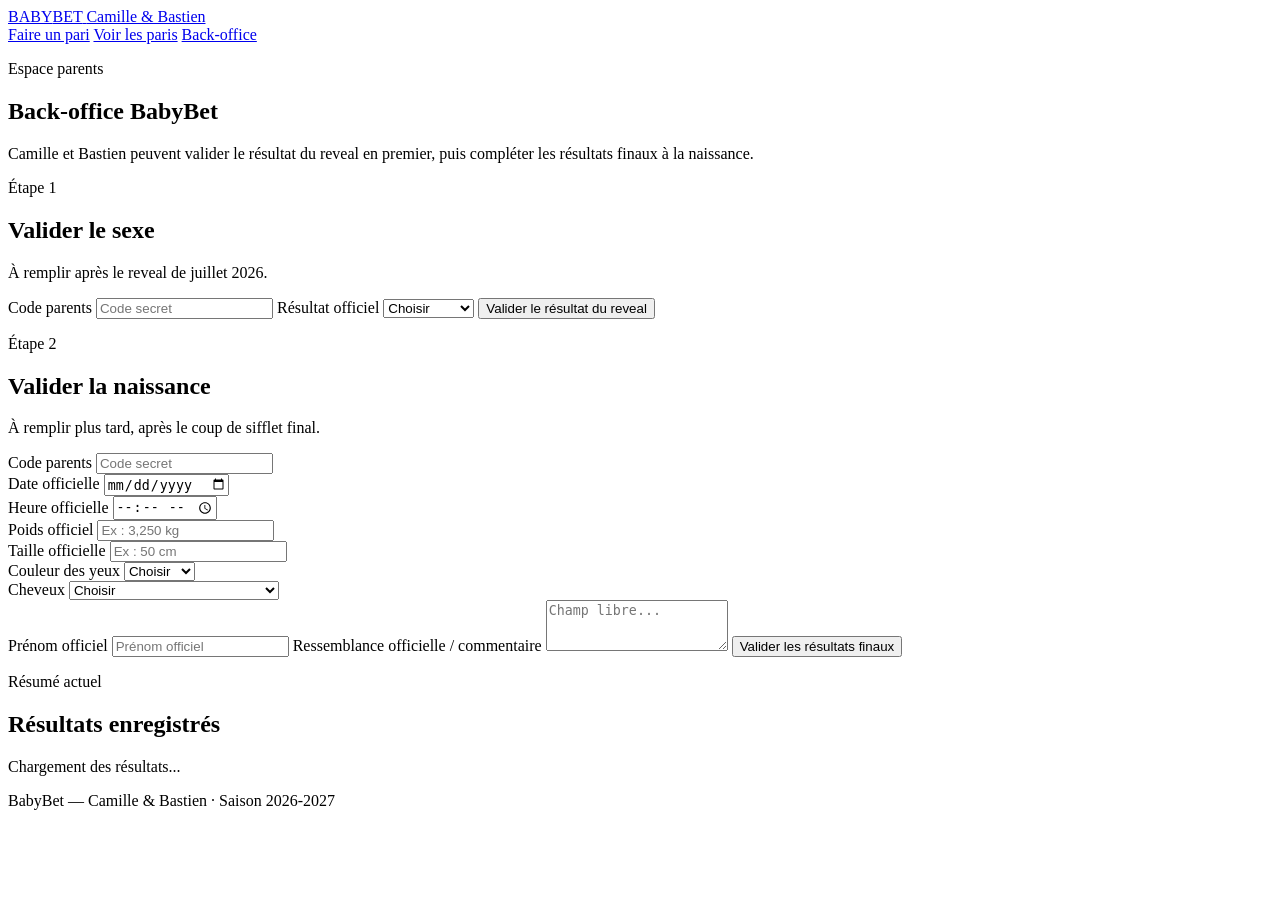
==== admin.html @ 5694b57d "Create admin.html" ====
<!DOCTYPE html>
<html lang="fr">
<head>
  <meta charset="UTF-8" />
  <meta name="viewport" content="width=device-width, initial-scale=1.0" />
  <title>Back-office — BabyBet Camille & Bastien</title>
  <link rel="stylesheet" href="styles.css" />
</head>

<body>
  <header class="topbar">
    <a class="logo" href="index.html">
      <span class="logo-main">BABY<span>BET</span></span>
      <span class="logo-sub">Camille & Bastien</span>
    </a>

    <nav>
      <a href="index.html">Faire un pari</a>
      <a href="paris.html">Voir les paris</a>
      <a href="admin.html">Back-office</a>
    </nav>
  </header>

  <main>
    <section class="page-hero">
      <p class="season">Espace parents</p>
      <h1>Back-office BabyBet</h1>
      <p>
        Camille et Bastien peuvent valider le résultat du reveal en premier,
        puis compléter les résultats finaux à la naissance.
      </p>
    </section>

    <section class="results-grid">
      <form id="gender-result-form" class="panel">
        <p class="eyebrow">Étape 1</p>
        <h2>Valider le sexe</h2>
        <p class="small-text">
          À remplir après le reveal de juillet 2026.
        </p>

        <label for="adminCodeGender">Code parents</label>
        <input
          type="password"
          id="adminCodeGender"
          name="adminCode"
          placeholder="Code secret"
          required
        />

        <label for="genderResult">Résultat officiel</label>
        <select id="genderResult" name="genderResult" required>
          <option value="">Choisir</option>
          <option>Garçon</option>
          <option>Fille</option>
          <option>Non binaire</option>
        </select>

        <button class="button button-primary full-width" type="submit">
          Valider le résultat du reveal
        </button>

        <p id="gender-admin-message" class="message"></p>
      </form>

      <form id="final-results-form" class="panel">
        <p class="eyebrow">Étape 2</p>
        <h2>Valider la naissance</h2>
        <p class="small-text">
          À remplir plus tard, après le coup de sifflet final.
        </p>

        <label for="adminCodeFinal">Code parents</label>
        <input
          type="password"
          id="adminCodeFinal"
          name="adminCode"
          placeholder="Code secret"
          required
        />

        <div class="fields-grid">
          <div>
            <label for="birthDateResult">Date officielle</label>
            <input type="date" id="birthDateResult" name="birthDateResult" />
          </div>

          <div>
            <label for="birthTimeResult">Heure officielle</label>
            <input type="time" id="birthTimeResult" name="birthTimeResult" />
          </div>

          <div>
            <label for="weightResult">Poids officiel</label>
            <input
              type="text"
              id="weightResult"
              name="weightResult"
              placeholder="Ex : 3,250 kg"
            />
          </div>

          <div>
            <label for="heightResult">Taille officielle</label>
            <input
              type="text"
              id="heightResult"
              name="heightResult"
              placeholder="Ex : 50 cm"
            />
          </div>

          <div>
            <label for="eyeColorResult">Couleur des yeux</label>
            <select id="eyeColorResult" name="eyeColorResult">
              <option value="">Choisir</option>
              <option>Bleus</option>
              <option>Verts</option>
              <option>Marrons</option>
              <option>Gris</option>
              <option>Autre</option>
            </select>
          </div>

          <div>
            <label for="hairResult">Cheveux</label>
            <select id="hairResult" name="hairResult">
              <option value="">Choisir</option>
              <option>Oui</option>
              <option>Non</option>
              <option>Trois poils et beaucoup d’espoir</option>
            </select>
          </div>
        </div>

        <label for="firstNameResult">Prénom officiel</label>
        <input
          type="text"
          id="firstNameResult"
          name="firstNameResult"
          placeholder="Prénom officiel"
        />

        <label for="resemblanceResult">Ressemblance officielle / commentaire</label>
        <textarea
          id="resemblanceResult"
          name="resemblanceResult"
          rows="3"
          placeholder="Champ libre..."
        ></textarea>

        <button class="button button-primary full-width" type="submit">
          Valider les résultats finaux
        </button>

        <p id="final-admin-message" class="message"></p>
      </form>
    </section>

    <section class="panel">
      <div class="panel-heading">
        <p class="eyebrow">Résumé actuel</p>
        <h2>Résultats enregistrés</h2>
      </div>

      <div id="admin-current-results" class="status-box">
        Chargement des résultats...
      </div>
    </section>
  </main>

  <footer>
    <p>BabyBet — Camille & Bastien · Saison 2026-2027</p>
  </footer>

  <script src="config.js"></script>
  <script src="app.js"></script>
</body>
</html>
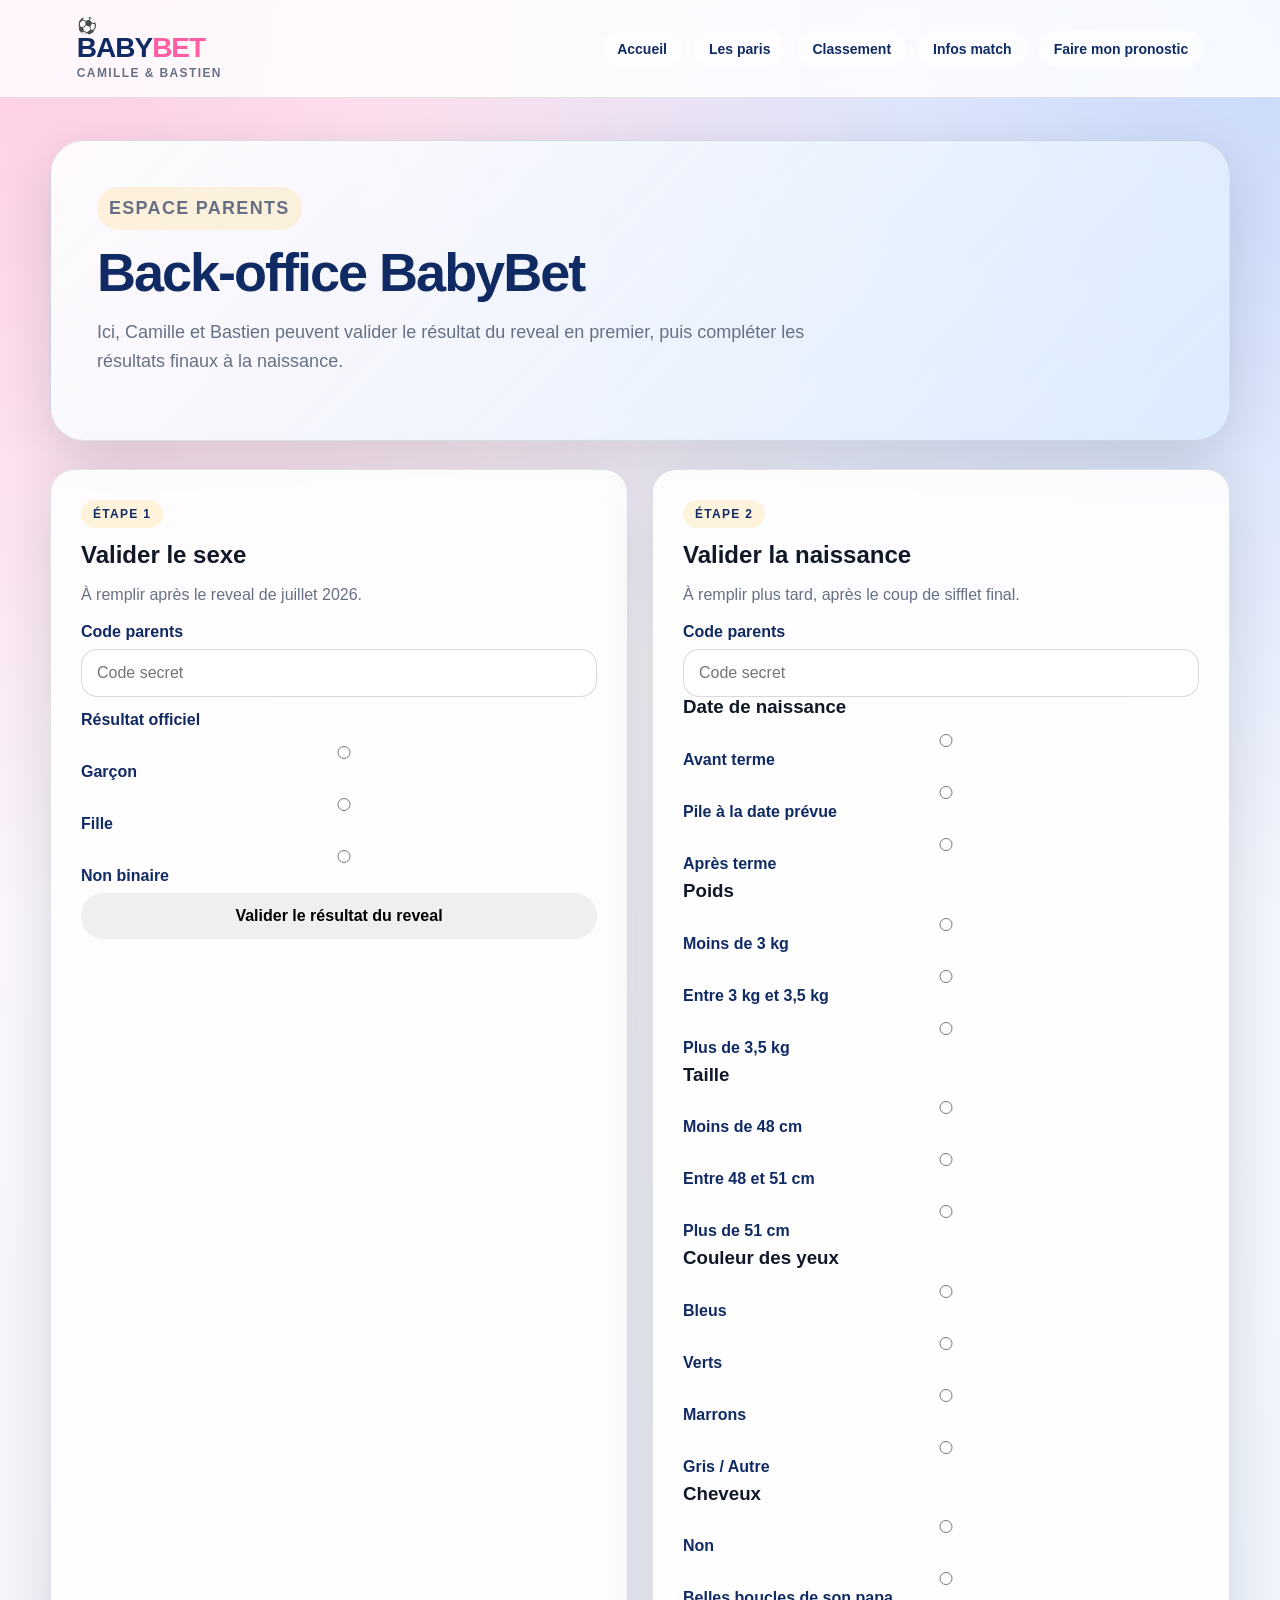
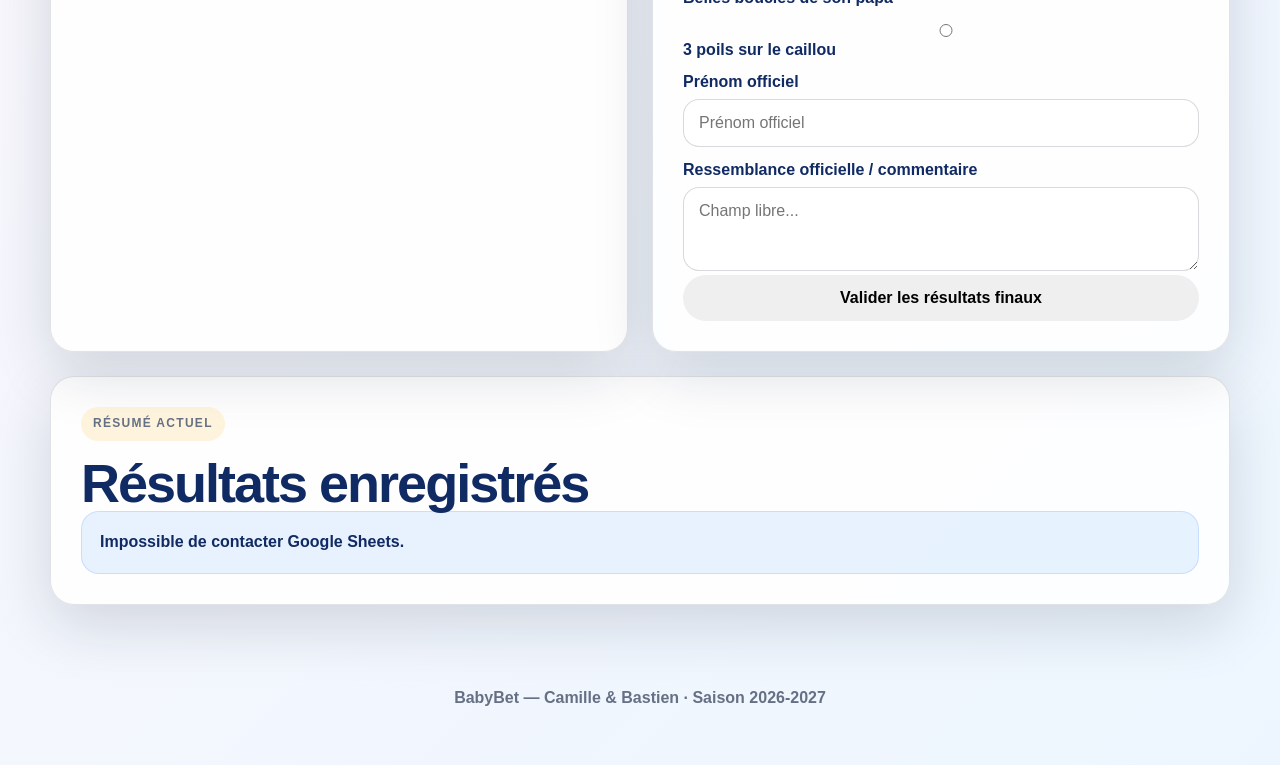
==== commit 34e4313c: "Update admin.html" ====
--- a/admin.html
+++ b/admin.html
@@ -10,29 +10,32 @@
 <body>
   <header class="topbar">
     <a class="logo" href="index.html">
+      <span class="ball">⚽</span>
       <span class="logo-main">BABY<span>BET</span></span>
       <span class="logo-sub">Camille & Bastien</span>
     </a>
 
     <nav>
-      <a href="index.html">Faire un pari</a>
-      <a href="paris.html">Voir les paris</a>
-      <a href="admin.html">Back-office</a>
+      <a href="index.html">Accueil</a>
+      <a href="paris.html">Les paris</a>
+      <a href="paris.html">Classement</a>
+      <a href="admin.html">Infos match</a>
+      <a class="nav-cta" href="index.html#pari">Faire mon pronostic</a>
     </nav>
   </header>
 
   <main>
-    <section class="page-hero">
-      <p class="season">Espace parents</p>
+    <section class="page-hero dark-page">
+      <p class="season dark">Espace parents</p>
       <h1>Back-office BabyBet</h1>
       <p>
-        Camille et Bastien peuvent valider le résultat du reveal en premier,
+        Ici, Camille et Bastien peuvent valider le résultat du reveal en premier,
         puis compléter les résultats finaux à la naissance.
       </p>
     </section>
 
     <section class="results-grid">
-      <form id="gender-result-form" class="panel">
+      <form id="gender-result-form" class="panel admin-panel">
         <p class="eyebrow">Étape 1</p>
         <h2>Valider le sexe</h2>
         <p class="small-text">
@@ -49,21 +52,31 @@
         />
 
         <label for="genderResult">Résultat officiel</label>
-        <select id="genderResult" name="genderResult" required>
-          <option value="">Choisir</option>
-          <option>Garçon</option>
-          <option>Fille</option>
-          <option>Non binaire</option>
-        </select>
-
-        <button class="button button-primary full-width" type="submit">
+        <div class="admin-options">
+          <label class="mini-odd">
+            <input type="radio" name="genderResult" value="Garçon" required />
+            <span>Garçon</span>
+          </label>
+
+          <label class="mini-odd">
+            <input type="radio" name="genderResult" value="Fille" required />
+            <span>Fille</span>
+          </label>
+
+          <label class="mini-odd">
+            <input type="radio" name="genderResult" value="Non binaire" required />
+            <span>Non binaire</span>
+          </label>
+        </div>
+
+        <button class="button button-main full-width" type="submit">
           Valider le résultat du reveal
         </button>
 
         <p id="gender-admin-message" class="message"></p>
       </form>
 
-      <form id="final-results-form" class="panel">
+      <form id="final-results-form" class="panel admin-panel">
         <p class="eyebrow">Étape 2</p>
         <h2>Valider la naissance</h2>
         <p class="small-text">
@@ -79,57 +92,108 @@
           required
         />
 
-        <div class="fields-grid">
-          <div>
-            <label for="birthDateResult">Date officielle</label>
-            <input type="date" id="birthDateResult" name="birthDateResult" />
-          </div>
-
-          <div>
-            <label for="birthTimeResult">Heure officielle</label>
-            <input type="time" id="birthTimeResult" name="birthTimeResult" />
-          </div>
-
-          <div>
-            <label for="weightResult">Poids officiel</label>
-            <input
-              type="text"
-              id="weightResult"
-              name="weightResult"
-              placeholder="Ex : 3,250 kg"
-            />
-          </div>
-
-          <div>
-            <label for="heightResult">Taille officielle</label>
-            <input
-              type="text"
-              id="heightResult"
-              name="heightResult"
-              placeholder="Ex : 50 cm"
-            />
-          </div>
-
-          <div>
-            <label for="eyeColorResult">Couleur des yeux</label>
-            <select id="eyeColorResult" name="eyeColorResult">
-              <option value="">Choisir</option>
-              <option>Bleus</option>
-              <option>Verts</option>
-              <option>Marrons</option>
-              <option>Gris</option>
-              <option>Autre</option>
-            </select>
-          </div>
-
-          <div>
-            <label for="hairResult">Cheveux</label>
-            <select id="hairResult" name="hairResult">
-              <option value="">Choisir</option>
-              <option>Oui</option>
-              <option>Non</option>
-              <option>Trois poils et beaucoup d’espoir</option>
-            </select>
+        <div class="admin-market">
+          <h3>Date de naissance</h3>
+          <div class="admin-options">
+            <label class="mini-odd">
+              <input type="radio" name="birthDateResult" value="Avant terme" />
+              <span>Avant terme</span>
+            </label>
+
+            <label class="mini-odd">
+              <input type="radio" name="birthDateResult" value="Pile à la date prévue" />
+              <span>Pile à la date prévue</span>
+            </label>
+
+            <label class="mini-odd">
+              <input type="radio" name="birthDateResult" value="Après terme" />
+              <span>Après terme</span>
+            </label>
+          </div>
+        </div>
+
+        <div class="admin-market">
+          <h3>Poids</h3>
+          <div class="admin-options">
+            <label class="mini-odd">
+              <input type="radio" name="weightResult" value="Moins de 3 kg" />
+              <span>Moins de 3 kg</span>
+            </label>
+
+            <label class="mini-odd">
+              <input type="radio" name="weightResult" value="Entre 3 kg et 3,5 kg" />
+              <span>Entre 3 kg et 3,5 kg</span>
+            </label>
+
+            <label class="mini-odd">
+              <input type="radio" name="weightResult" value="Plus de 3,5 kg" />
+              <span>Plus de 3,5 kg</span>
+            </label>
+          </div>
+        </div>
+
+        <div class="admin-market">
+          <h3>Taille</h3>
+          <div class="admin-options">
+            <label class="mini-odd">
+              <input type="radio" name="heightResult" value="Moins de 48 cm" />
+              <span>Moins de 48 cm</span>
+            </label>
+
+            <label class="mini-odd">
+              <input type="radio" name="heightResult" value="Entre 48 et 51 cm" />
+              <span>Entre 48 et 51 cm</span>
+            </label>
+
+            <label class="mini-odd">
+              <input type="radio" name="heightResult" value="Plus de 51 cm" />
+              <span>Plus de 51 cm</span>
+            </label>
+          </div>
+        </div>
+
+        <div class="admin-market">
+          <h3>Couleur des yeux</h3>
+          <div class="admin-options">
+            <label class="mini-odd">
+              <input type="radio" name="eyeColorResult" value="Bleus" />
+              <span>Bleus</span>
+            </label>
+
+            <label class="mini-odd">
+              <input type="radio" name="eyeColorResult" value="Verts" />
+              <span>Verts</span>
+            </label>
+
+            <label class="mini-odd">
+              <input type="radio" name="eyeColorResult" value="Marrons" />
+              <span>Marrons</span>
+            </label>
+
+            <label class="mini-odd">
+              <input type="radio" name="eyeColorResult" value="Gris / Autre" />
+              <span>Gris / Autre</span>
+            </label>
+          </div>
+        </div>
+
+        <div class="admin-market">
+          <h3>Cheveux</h3>
+          <div class="admin-options">
+            <label class="mini-odd">
+              <input type="radio" name="hairResult" value="Non" />
+              <span>Non</span>
+            </label>
+
+            <label class="mini-odd">
+              <input type="radio" name="hairResult" value="Belles boucles de son papa" />
+              <span>Belles boucles de son papa</span>
+            </label>
+
+            <label class="mini-odd">
+              <input type="radio" name="hairResult" value="3 poils sur le caillou" />
+              <span>3 poils sur le caillou</span>
+            </label>
           </div>
         </div>
 
@@ -149,7 +213,7 @@
           placeholder="Champ libre..."
         ></textarea>
 
-        <button class="button button-primary full-width" type="submit">
+        <button class="button button-main full-width" type="submit">
           Valider les résultats finaux
         </button>
 
--- a/styles.css
+++ b/styles.css
@@ -0,0 +1,703 @@
+:root {
+  --blue: #3b82f6;
+  --blue-dark: #102a63;
+  --pink: #ff5fa2;
+  --pink-light: #ffe4f0;
+  --blue-light: #dcecff;
+  --yellow: #ffd166;
+  --green: #2dd4bf;
+  --dark: #101828;
+  --text: #344054;
+  --muted: #667085;
+  --white: #ffffff;
+  --card: rgba(255, 255, 255, 0.88);
+  --border: rgba(16, 24, 40, 0.12);
+  --shadow: 0 20px 60px rgba(16, 24, 40, 0.15);
+  --radius: 24px;
+}
+
+* {
+  box-sizing: border-box;
+}
+
+html {
+  scroll-behavior: smooth;
+}
+
+body {
+  margin: 0;
+  font-family: Arial, Helvetica, sans-serif;
+  color: var(--text);
+  background:
+    radial-gradient(circle at top left, rgba(255, 95, 162, 0.28), transparent 34%),
+    radial-gradient(circle at top right, rgba(59, 130, 246, 0.26), transparent 34%),
+    linear-gradient(135deg, #fff7fb 0%, #edf6ff 100%);
+  min-height: 100vh;
+}
+
+a {
+  color: inherit;
+  text-decoration: none;
+}
+
+button,
+input,
+select,
+textarea {
+  font: inherit;
+}
+
+.topbar {
+  position: sticky;
+  top: 0;
+  z-index: 20;
+  display: flex;
+  justify-content: space-between;
+  align-items: center;
+  gap: 24px;
+  padding: 18px 6vw;
+  background: rgba(255, 255, 255, 0.82);
+  backdrop-filter: blur(16px);
+  border-bottom: 1px solid var(--border);
+}
+
+.logo {
+  display: flex;
+  flex-direction: column;
+  line-height: 1;
+}
+
+.logo-main {
+  font-size: 28px;
+  font-weight: 900;
+  letter-spacing: -1px;
+  color: var(--blue-dark);
+}
+
+.logo-main span {
+  color: var(--pink);
+}
+
+.logo-sub {
+  margin-top: 5px;
+  font-size: 12px;
+  font-weight: 700;
+  color: var(--muted);
+  text-transform: uppercase;
+  letter-spacing: 1.4px;
+}
+
+nav {
+  display: flex;
+  align-items: center;
+  gap: 12px;
+  flex-wrap: wrap;
+}
+
+nav a {
+  padding: 10px 14px;
+  border-radius: 999px;
+  font-weight: 700;
+  font-size: 14px;
+  color: var(--blue-dark);
+  background: rgba(255, 255, 255, 0.62);
+  border: 1px solid transparent;
+}
+
+nav a:hover {
+  border-color: var(--border);
+  background: var(--white);
+}
+
+main {
+  width: min(1180px, calc(100% - 32px));
+  margin: 0 auto;
+  padding: 42px 0;
+}
+
+.hero {
+  display: grid;
+  grid-template-columns: 1.4fr 0.8fr;
+  gap: 28px;
+  align-items: stretch;
+  margin-bottom: 28px;
+}
+
+.hero-content {
+  min-height: 420px;
+  padding: 52px;
+  border-radius: 34px;
+  background:
+    linear-gradient(135deg, rgba(16, 42, 99, 0.94), rgba(59, 130, 246, 0.88)),
+    radial-gradient(circle at top right, rgba(255, 95, 162, 0.7), transparent 40%);
+  color: var(--white);
+  box-shadow: var(--shadow);
+  position: relative;
+  overflow: hidden;
+}
+
+.hero-content::after {
+  content: "1.85";
+  position: absolute;
+  right: -24px;
+  bottom: -36px;
+  font-size: 150px;
+  font-weight: 900;
+  color: rgba(255, 255, 255, 0.08);
+}
+
+.season,
+.eyebrow {
+  display: inline-block;
+  margin: 0 0 14px;
+  padding: 7px 12px;
+  border-radius: 999px;
+  background: rgba(255, 209, 102, 0.22);
+  color: var(--blue-dark);
+  font-size: 12px;
+  font-weight: 900;
+  text-transform: uppercase;
+  letter-spacing: 1.3px;
+}
+
+.hero-content .season {
+  color: var(--white);
+  background: rgba(255, 255, 255, 0.16);
+}
+
+h1,
+h2,
+h3 {
+  color: var(--dark);
+  margin: 0;
+  line-height: 1.05;
+}
+
+.hero-content h1 {
+  max-width: 680px;
+  color: var(--white);
+  font-size: clamp(44px, 7vw, 82px);
+  letter-spacing: -3px;
+}
+
+.hero-text {
+  max-width: 620px;
+  margin: 24px 0 34px;
+  font-size: 19px;
+  line-height: 1.65;
+  color: rgba(255, 255, 255, 0.86);
+}
+
+.hero-card,
+.panel {
+  background: var(--card);
+  border: 1px solid var(--border);
+  border-radius: var(--radius);
+  box-shadow: var(--shadow);
+}
+
+.hero-card {
+  padding: 34px;
+  display: flex;
+  flex-direction: column;
+  justify-content: center;
+}
+
+.card-label {
+  color: var(--pink);
+  font-weight: 900;
+  text-transform: uppercase;
+  letter-spacing: 1.2px;
+  font-size: 12px;
+  margin: 0 0 16px;
+}
+
+.hero-card h2 {
+  font-size: 30px;
+  color: var(--blue-dark);
+}
+
+.hero-card p {
+  margin: 10px 0 24px;
+  color: var(--muted);
+  font-weight: 700;
+}
+
+.hero-card hr {
+  width: 100%;
+  border: 0;
+  border-top: 1px solid var(--border);
+  margin: 12px 0 28px;
+}
+
+.info-strip {
+  display: grid;
+  grid-template-columns: repeat(3, 1fr);
+  gap: 18px;
+  margin-bottom: 28px;
+}
+
+.info-strip div {
+  padding: 22px;
+  background: rgba(255, 255, 255, 0.72);
+  border: 1px solid var(--border);
+  border-radius: 22px;
+}
+
+.info-strip strong {
+  display: block;
+  color: var(--blue-dark);
+  font-size: 18px;
+  margin-bottom: 6px;
+}
+
+.info-strip span {
+  color: var(--muted);
+  font-size: 14px;
+}
+
+.layout {
+  display: grid;
+  grid-template-columns: 1.25fr 0.75fr;
+  gap: 28px;
+  align-items: start;
+}
+
+.panel {
+  padding: 30px;
+}
+
+.form-panel {
+  display: flex;
+  flex-direction: column;
+  gap: 26px;
+}
+
+.panel-heading h2,
+.page-hero h1 {
+  font-size: clamp(32px, 5vw, 54px);
+  color: var(--blue-dark);
+  letter-spacing: -2px;
+}
+
+.panel-heading p,
+.page-hero p {
+  line-height: 1.6;
+  color: var(--muted);
+}
+
+.form-section {
+  padding: 22px;
+  border-radius: 20px;
+  background: rgba(255, 255, 255, 0.72);
+  border: 1px solid var(--border);
+}
+
+.form-section h3 {
+  margin-bottom: 16px;
+  color: var(--blue-dark);
+  font-size: 22px;
+}
+
+.section-title {
+  display: flex;
+  justify-content: space-between;
+  gap: 16px;
+  align-items: start;
+  margin-bottom: 18px;
+}
+
+.section-title span {
+  padding: 8px 10px;
+  border-radius: 999px;
+  background: var(--blue-light);
+  color: var(--blue-dark);
+  font-size: 12px;
+  font-weight: 900;
+  white-space: nowrap;
+}
+
+label {
+  display: block;
+  margin: 14px 0 8px;
+  font-weight: 800;
+  color: var(--blue-dark);
+}
+
+input,
+select,
+textarea {
+  width: 100%;
+  border: 1px solid rgba(16, 24, 40, 0.16);
+  border-radius: 16px;
+  padding: 14px 15px;
+  background: var(--white);
+  color: var(--dark);
+  outline: none;
+}
+
+input:focus,
+select:focus,
+textarea:focus {
+  border-color: var(--pink);
+  box-shadow: 0 0 0 4px rgba(255, 95, 162, 0.15);
+}
+
+textarea {
+  resize: vertical;
+}
+
+.odds-grid {
+  display: grid;
+  grid-template-columns: repeat(3, 1fr);
+  gap: 14px;
+}
+
+.odd-card {
+  position: relative;
+  margin: 0;
+  padding: 18px;
+  min-height: 130px;
+  display: flex;
+  flex-direction: column;
+  justify-content: space-between;
+  border: 2px solid rgba(16, 24, 40, 0.12);
+  border-radius: 20px;
+  background: linear-gradient(180deg, #ffffff, #f8fbff);
+  cursor: pointer;
+  transition: 0.2s ease;
+}
+
+.odd-card:hover {
+  transform: translateY(-2px);
+  border-color: var(--blue);
+}
+
+.odd-card input {
+  position: absolute;
+  opacity: 0;
+}
+
+.odd-card:has(input:checked) {
+  border-color: var(--pink);
+  background: linear-gradient(135deg, var(--pink-light), var(--blue-light));
+  box-shadow: 0 12px 34px rgba(255, 95, 162, 0.18);
+}
+
+.odd-name {
+  font-size: 18px;
+  font-weight: 900;
+  color: var(--blue-dark);
+}
+
+.odd-card small {
+  margin-top: 4px;
+  color: var(--pink);
+  font-weight: 900;
+}
+
+.odd-value {
+  align-self: flex-start;
+  padding: 8px 12px;
+  border-radius: 999px;
+  background: var(--blue-dark);
+  color: var(--white);
+  font-weight: 900;
+}
+
+.fields-grid {
+  display: grid;
+  grid-template-columns: repeat(2, 1fr);
+  gap: 0 16px;
+}
+
+.button {
+  display: inline-flex;
+  justify-content: center;
+  align-items: center;
+  border: 0;
+  border-radius: 999px;
+  padding: 14px 22px;
+  font-weight: 900;
+  cursor: pointer;
+  transition: 0.2s ease;
+}
+
+.button:hover {
+  transform: translateY(-1px);
+}
+
+.button-primary {
+  color: var(--white);
+  background: linear-gradient(135deg, var(--pink), var(--blue));
+  box-shadow: 0 12px 30px rgba(59, 130, 246, 0.28);
+}
+
+.button-secondary {
+  color: var(--blue-dark);
+  background: var(--white);
+  border: 1px solid var(--border);
+}
+
+.full-width {
+  width: 100%;
+}
+
+.ticket-panel {
+  position: sticky;
+  top: 100px;
+}
+
+.ticket-panel h2 {
+  font-size: 36px;
+  color: var(--blue-dark);
+  margin-bottom: 18px;
+}
+
+.ticket-line {
+  display: flex;
+  justify-content: space-between;
+  gap: 20px;
+  padding: 15px 0;
+  border-bottom: 1px dashed rgba(16, 24, 40, 0.18);
+}
+
+.ticket-line span {
+  color: var(--muted);
+  font-weight: 700;
+}
+
+.ticket-line strong {
+  color: var(--blue-dark);
+  text-align: right;
+}
+
+.ticket-box {
+  margin: 22px 0;
+  padding: 18px;
+  border-radius: 20px;
+  background: linear-gradient(135deg, var(--pink-light), var(--blue-light));
+}
+
+.ticket-box strong {
+  color: var(--pink);
+}
+
+.ticket-box p {
+  margin: 8px 0 0;
+  color: var(--blue-dark);
+  font-weight: 700;
+}
+
+.message {
+  margin: 0;
+  font-weight: 800;
+  color: var(--blue-dark);
+  text-align: center;
+}
+
+.message.success {
+  color: #047857;
+}
+
+.message.error {
+  color: #c02626;
+}
+
+.page-hero {
+  margin-bottom: 28px;
+  padding: 46px;
+  border-radius: 34px;
+  background: linear-gradient(135deg, rgba(255, 255, 255, 0.9), rgba(220, 236, 255, 0.8));
+  border: 1px solid var(--border);
+  box-shadow: var(--shadow);
+}
+
+.page-hero p {
+  max-width: 780px;
+  font-size: 18px;
+}
+
+.results-grid {
+  display: grid;
+  grid-template-columns: repeat(2, 1fr);
+  gap: 24px;
+  margin-bottom: 24px;
+}
+
+.status-box {
+  padding: 18px;
+  border-radius: 18px;
+  background: rgba(220, 236, 255, 0.65);
+  border: 1px solid rgba(59, 130, 246, 0.18);
+  color: var(--blue-dark);
+  font-weight: 800;
+  line-height: 1.55;
+}
+
+.ranking-list {
+  display: grid;
+  gap: 12px;
+}
+
+.ranking-item {
+  display: grid;
+  grid-template-columns: 60px 1fr auto;
+  gap: 14px;
+  align-items: center;
+  padding: 16px;
+  border-radius: 18px;
+  background: var(--white);
+  border: 1px solid var(--border);
+}
+
+.rank-number {
+  width: 44px;
+  height: 44px;
+  display: grid;
+  place-items: center;
+  border-radius: 50%;
+  background: linear-gradient(135deg, var(--pink), var(--blue));
+  color: var(--white);
+  font-weight: 900;
+}
+
+.rank-name {
+  color: var(--blue-dark);
+  font-weight: 900;
+  font-size: 18px;
+}
+
+.rank-details {
+  color: var(--muted);
+  font-size: 14px;
+  margin-top: 4px;
+}
+
+.rank-points {
+  color: var(--pink);
+  font-size: 22px;
+  font-weight: 900;
+}
+
+.table-wrapper {
+  overflow-x: auto;
+}
+
+table {
+  width: 100%;
+  min-width: 980px;
+  border-collapse: collapse;
+  overflow: hidden;
+  border-radius: 18px;
+}
+
+th,
+td {
+  padding: 14px 12px;
+  border-bottom: 1px solid var(--border);
+  text-align: left;
+  vertical-align: top;
+}
+
+th {
+  background: var(--blue-dark);
+  color: var(--white);
+  font-size: 13px;
+  text-transform: uppercase;
+  letter-spacing: 0.8px;
+}
+
+td {
+  background: rgba(255, 255, 255, 0.78);
+  font-weight: 700;
+}
+
+.small-text {
+  color: var(--muted);
+  line-height: 1.5;
+}
+
+footer {
+  width: min(1180px, calc(100% - 32px));
+  margin: 0 auto;
+  padding: 26px 0 42px;
+  color: var(--muted);
+  text-align: center;
+  font-weight: 700;
+}
+
+@media (max-width: 920px) {
+  .topbar,
+  nav {
+    align-items: flex-start;
+  }
+
+  .topbar {
+    flex-direction: column;
+  }
+
+  .hero,
+  .layout,
+  .results-grid,
+  .info-strip {
+    grid-template-columns: 1fr;
+  }
+
+  .hero-content {
+    padding: 34px;
+    min-height: auto;
+  }
+
+  .ticket-panel {
+    position: static;
+  }
+
+  .odds-grid {
+    grid-template-columns: 1fr;
+  }
+}
+
+@media (max-width: 620px) {
+  main {
+    width: min(100% - 20px, 1180px);
+    padding-top: 24px;
+  }
+
+  .topbar {
+    padding: 16px;
+  }
+
+  nav a {
+    font-size: 13px;
+    padding: 9px 11px;
+  }
+
+  .hero-content,
+  .page-hero,
+  .panel {
+    padding: 22px;
+    border-radius: 22px;
+  }
+
+  .hero-content h1 {
+    font-size: 42px;
+    letter-spacing: -2px;
+  }
+
+  .fields-grid {
+    grid-template-columns: 1fr;
+  }
+
+  .section-title {
+    flex-direction: column;
+  }
+
+  .ranking-item {
+    grid-template-columns: 44px 1fr;
+  }
+
+  .rank-points {
+    grid-column: 2;
+  }
+}
